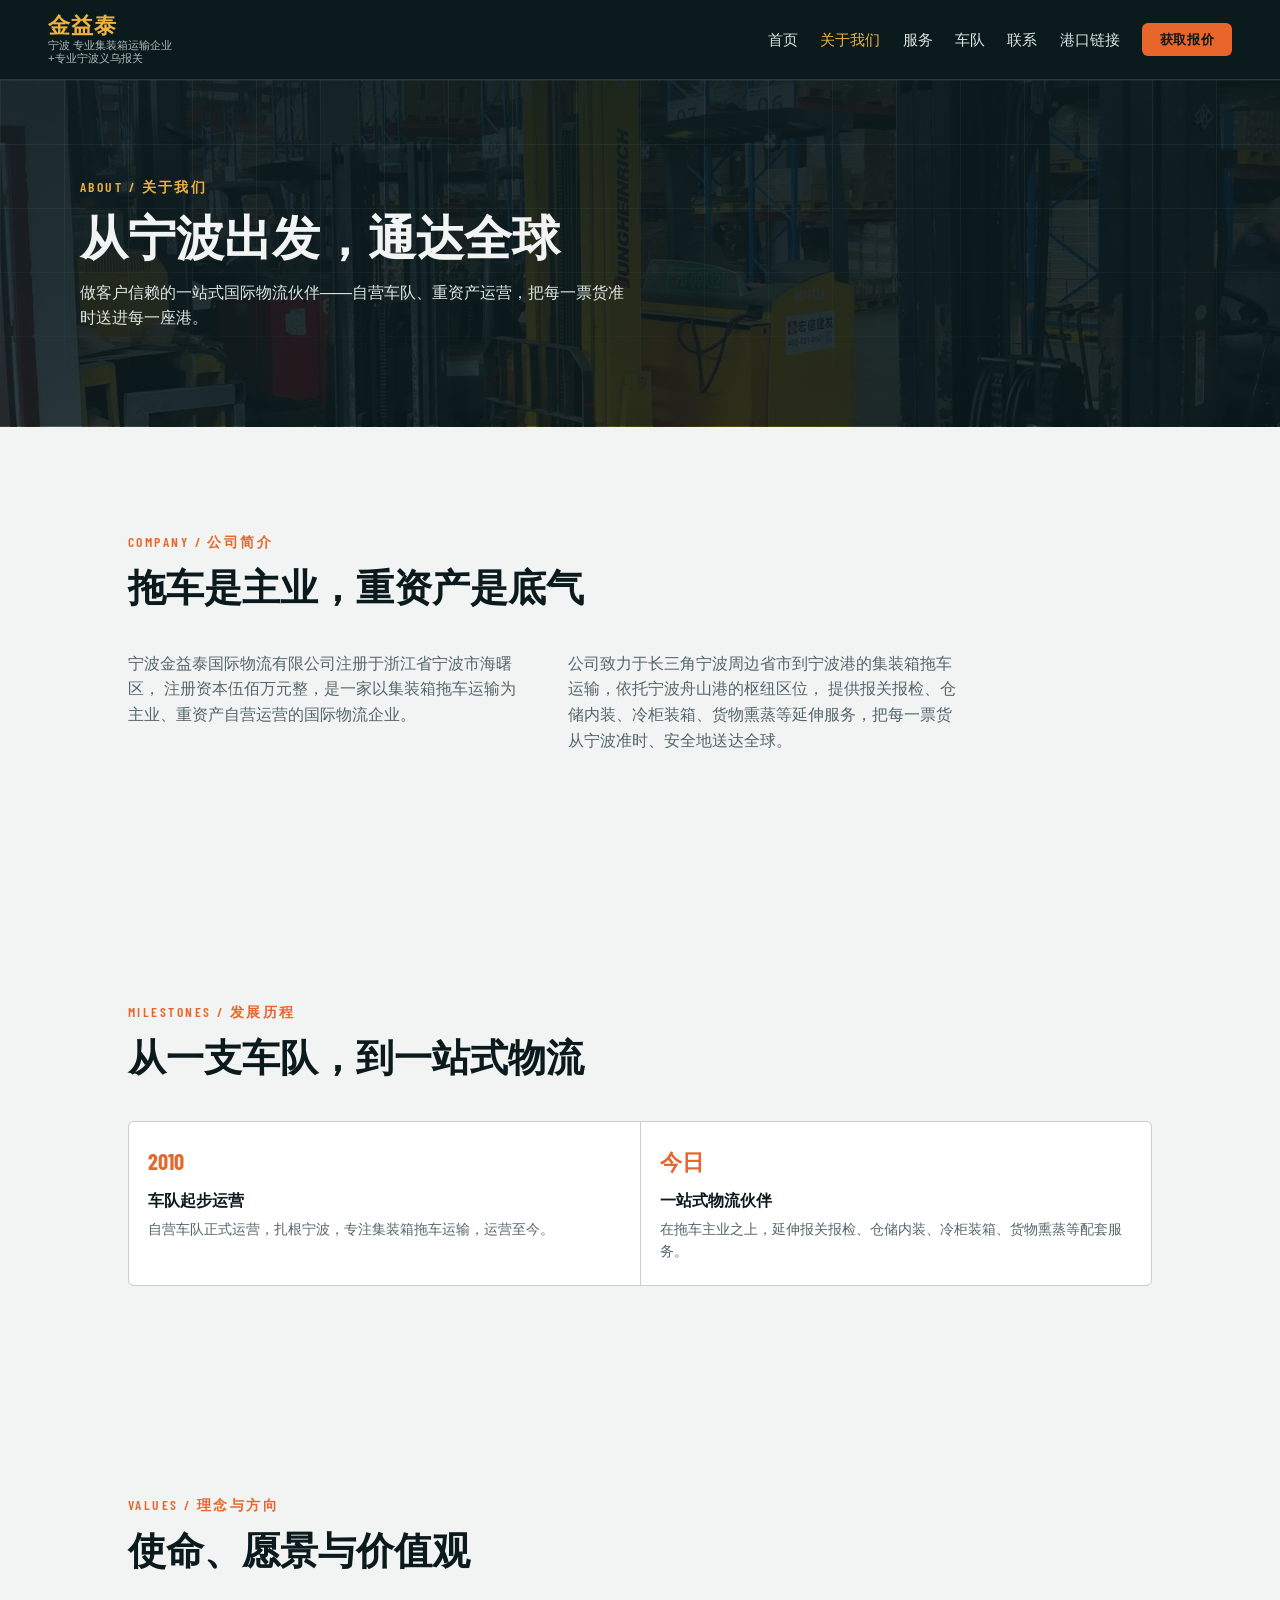
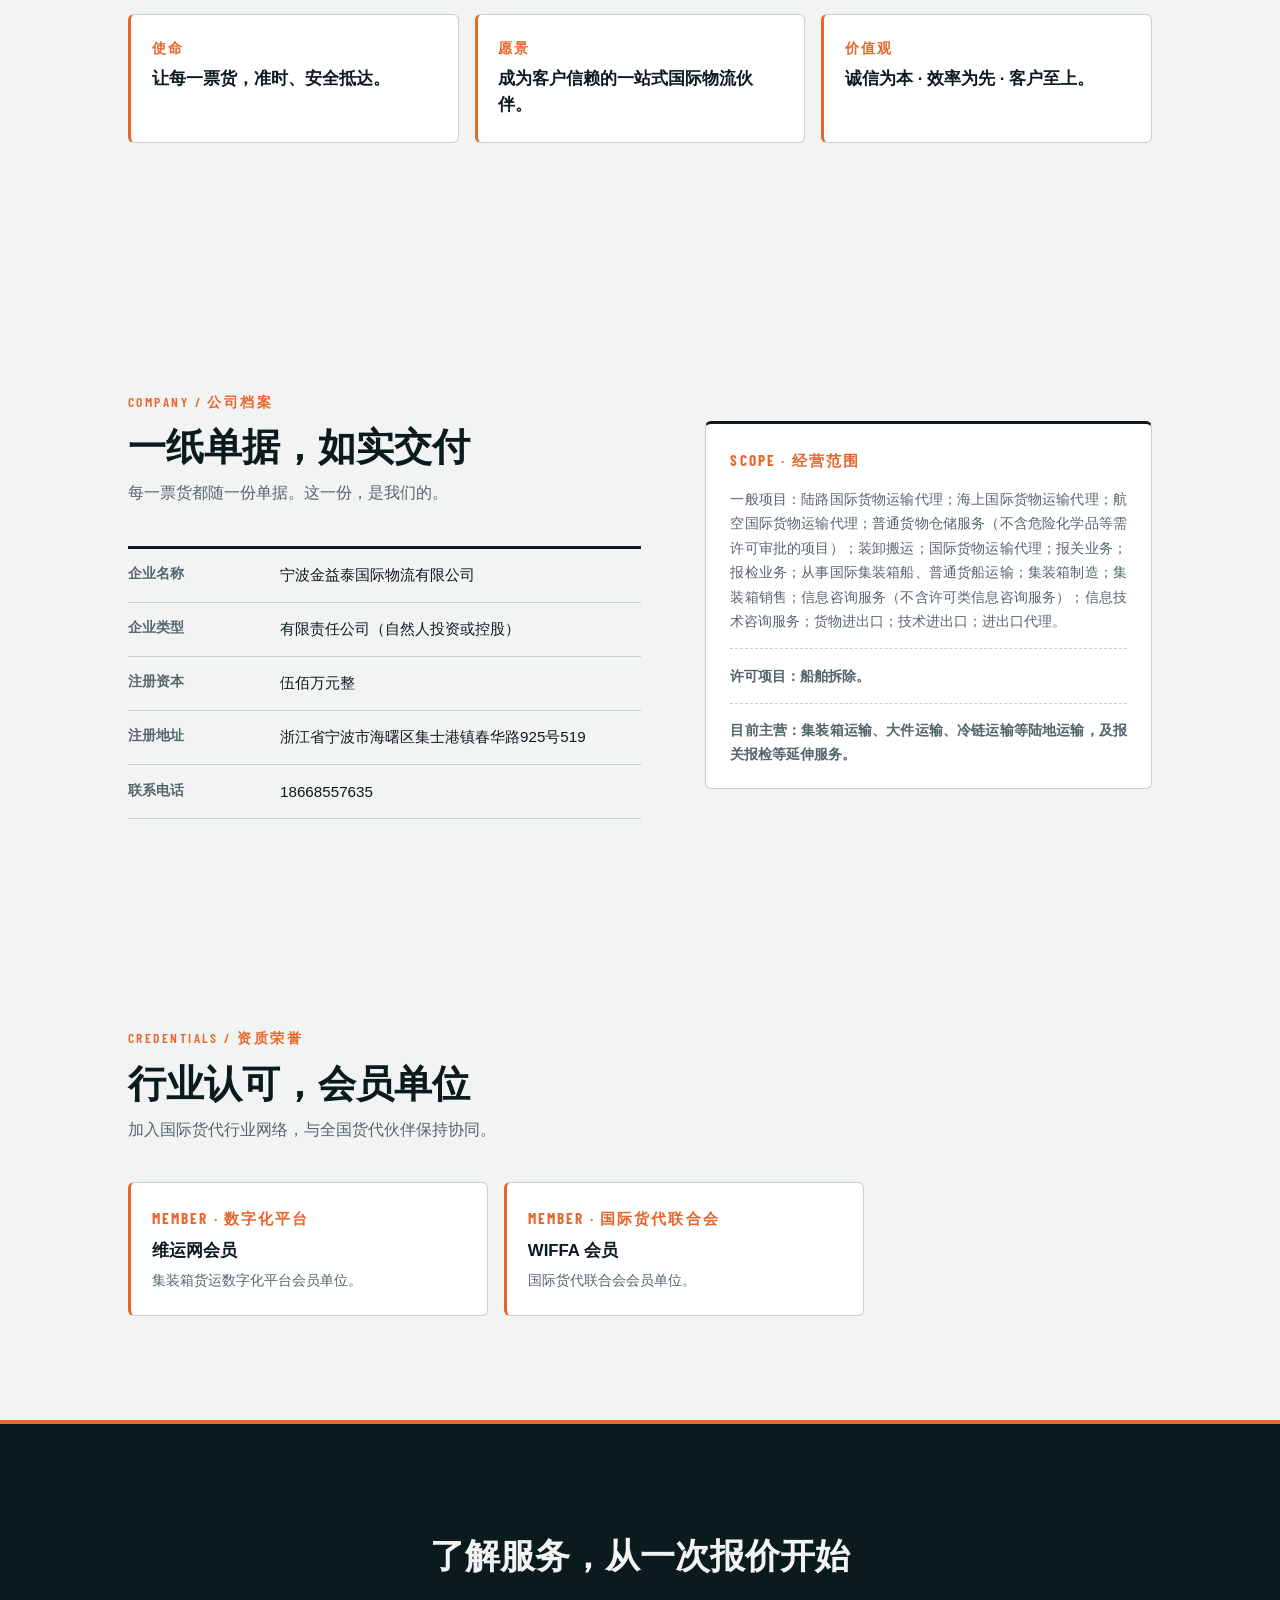
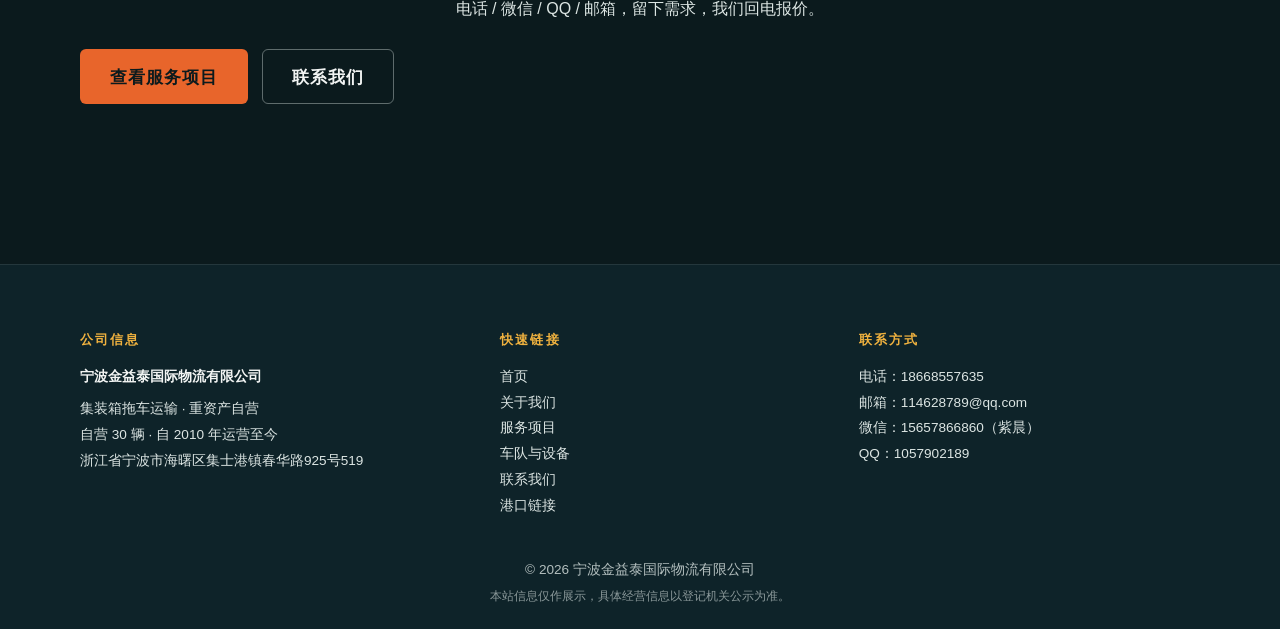
==== about/index.html @ 1043779e "URL 去掉 .html 后缀：内页改为目录式（/about/ /services/ /fleet/ /contact/ /links/），全站链接改根路径，JS 高亮适配，旧 .html 地址保留重" ====
<!DOCTYPE html>
<html lang="zh-CN">

<head>
    <meta charset="UTF-8">
    <meta name="viewport" content="width=device-width, initial-scale=1.0">
    <title>关于我们 | 宁波金益泰国际物流有限公司</title>
    <meta name="description" content="宁波金益泰国际物流有限公司：自营车队自2010年运营至今，专注集装箱拖车运输及延伸服务。">
    <link rel="preconnect" href="https://fonts.googleapis.com">
    <link rel="preconnect" href="https://fonts.gstatic.com" crossorigin>
    <link
        href="https://fonts.googleapis.com/css2?family=Barlow+Condensed:wght@600;700&family=Barlow:wght@600;700&display=swap"
        rel="stylesheet" media="print" onload="this.media='all'">
    <link href="/assets/style.css" rel="stylesheet">
</head>

<body>

    <header class="topbar" id="topbar">
        <a class="brand" href="/">
            <span class="brand-mark">金益泰</span>
            <span class="brand-sub">宁波 专业集装箱运输企业<br>+专业宁波义乌报关</span>
        </a>
        <nav class="nav" id="nav" aria-label="主导航">
            <a href="/" data-nav="index">首页</a>
            <a href="/about/" data-nav="about">关于我们</a>
            <a href="/services/" data-nav="services">服务</a>
            <a href="/fleet/" data-nav="fleet">车队</a>
            <a href="/contact/" data-nav="contact">联系</a>
            <a href="/links/" data-nav="links">港口链接</a>
            <button type="button" class="nav-cta" data-quote>获取报价</button>
        </nav>
        <button class="nav-toggle" id="nav-toggle" aria-controls="nav" aria-expanded="false" aria-label="打开菜单">
            <span></span>
            <span></span>
            <span></span>
        </button>
    </header>

    <main id="top">

        <!-- 内页 Hero -->
        <section class="page-hero page-hero--about">
            <div class="page-hero-inner">
                <p class="eyebrow">ABOUT / 关于我们</p>
                <h1>从宁波出发，通达全球</h1>
                <p class="page-hero-sub">
                    做客户信赖的一站式国际物流伙伴——自营车队、重资产运营，把每一票货准时送进每一座港。
                </p>
            </div>
        </section>

        <!-- 公司简介 -->
        <section class="about" id="intro">
            <header class="section-head" data-reveal>
                <p class="eyebrow">COMPANY / 公司简介</p>
                <h2 class="section-title">拖车是主业，重资产是底气</h2>
            </header>
            <div class="about-intro" data-reveal>
                <p>
                    宁波金益泰国际物流有限公司注册于浙江省宁波市海曙区，
                    注册资本伍佰万元整，是一家以集装箱拖车运输为主业、重资产自营运营的国际物流企业。
                </p>
                <p>
                    公司致力于长三角宁波周边省市到宁波港的集装箱拖车运输，依托宁波舟山港的枢纽区位，
                    提供报关报检、仓储内装、冷柜装箱、货物熏蒸等延伸服务，把每一票货从宁波准时、安全地送达全球。
                </p>
            </div>
        </section>

        <!-- 发展历程 -->
        <section class="about" id="history">
            <header class="section-head" data-reveal>
                <p class="eyebrow">MILESTONES / 发展历程</p>
                <h2 class="section-title">从一支车队，到一站式物流</h2>
            </header>
            <div class="timeline timeline--two" data-reveal>
                <div class="timeline-step">
                    <span class="timeline-year">2010</span>
                    <h3>车队起步运营</h3>
                    <p>自营车队正式运营，扎根宁波，专注集装箱拖车运输，运营至今。</p>
                </div>
                <div class="timeline-step">
                    <span class="timeline-year">今日</span>
                    <h3>一站式物流伙伴</h3>
                    <p>在拖车主业之上，延伸报关报检、仓储内装、冷柜装箱、货物熏蒸等配套服务。</p>
                </div>
            </div>
        </section>

        <!-- 愿景使命价值观 -->
        <section class="about" id="values">
            <header class="section-head" data-reveal>
                <p class="eyebrow">VALUES / 理念与方向</p>
                <h2 class="section-title">使命、愿景与价值观</h2>
            </header>
            <dl class="about-values" data-reveal>
                <div class="value-card">
                    <dt>使命</dt>
                    <dd>让每一票货，准时、安全抵达。</dd>
                </div>
                <div class="value-card">
                    <dt>愿景</dt>
                    <dd>成为客户信赖的一站式国际物流伙伴。</dd>
                </div>
                <div class="value-card">
                    <dt>价值观</dt>
                    <dd>诚信为本 · 效率为先 · 客户至上。</dd>
                </div>
            </dl>
        </section>

        <!-- 公司档案 -->
        <section class="profile" id="profile">
            <div class="profile-copy">
                <header class="section-head" data-reveal>
                    <p class="eyebrow">COMPANY / 公司档案</p>
                    <h2 class="section-title">一纸单据，如实交付</h2>
                    <p class="section-sub">每一票货都随一份单据。这一份，是我们的。</p>
                </header>

                <dl class="manifest">
                    <div class="manifest-row">
                        <dt>企业名称</dt>
                        <dd>宁波金益泰国际物流有限公司</dd>
                    </div>
                    <div class="manifest-row">
                        <dt>企业类型</dt>
                        <dd>有限责任公司（自然人投资或控股）</dd>
                    </div>
                    <div class="manifest-row">
                        <dt>注册资本</dt>
                        <dd>伍佰万元整</dd>
                    </div>
                    <div class="manifest-row">
                        <dt>注册地址</dt>
                        <dd>浙江省宁波市海曙区集士港镇春华路925号519</dd>
                    </div>
                    <div class="manifest-row">
                        <dt>联系电话</dt>
                        <dd>18668557635</dd>
                    </div>
                </dl>
            </div>

            <aside class="scope-card" data-reveal>
                <span class="card-code">SCOPE · 经营范围</span>
                <p>一般项目：陆路国际货物运输代理；海上国际货物运输代理；航空国际货物运输代理；普通货物仓储服务（不含危险化学品等需许可审批的项目）；装卸搬运；国际货物运输代理；报关业务；报检业务；从事国际集装箱船、普通货船运输；集装箱制造；集装箱销售；信息咨询服务（不含许可类信息咨询服务）；信息技术咨询服务；货物进出口；技术进出口；进出口代理。</p>
                <p class="scope-license">许可项目：船舶拆除。</p>
                <p class="scope-current">目前主营：集装箱运输、大件运输、冷链运输等陆地运输，及报关报检等延伸服务。</p>
            </aside>
        </section>

        <!-- 资质荣誉 -->
        <section class="about" id="credentials">
            <header class="section-head" data-reveal>
                <p class="eyebrow">CREDENTIALS / 资质荣誉</p>
                <h2 class="section-title">行业认可，会员单位</h2>
                <p class="section-sub">加入国际货代行业网络，与全国货代伙伴保持协同。</p>
            </header>

            <div class="credentials" data-reveal>
                <div class="credential-card">
                    <span class="card-code">MEMBER · 数字化平台</span>
                    <h3>维运网会员</h3>
                    <p>集装箱货运数字化平台会员单位。</p>
                </div>
                <div class="credential-card">
                    <span class="card-code">MEMBER · 国际货代联合会</span>
                    <h3>WIFFA 会员</h3>
                    <p>国际货代联合会会员单位。</p>
                </div>
            </div>
        </section>

        <!-- 联系 CTA -->
        <section class="cta-band">
            <div class="cta-band-inner">
                <h2>了解服务，从一次报价开始</h2>
                <p>电话 / 微信 / QQ / 邮箱，留下需求，我们回电报价。</p>
                <div class="hero-actions">
                    <a class="btn btn-signal" href="/services/">查看服务项目</a>
                    <a class="btn btn-ghost" href="/contact/">联系我们</a>
                </div>
            </div>
        </section>

    </main>

    <footer class="footer">
        <div class="footer-cols">
            <div>
                <h3>公司信息</h3>
                <p class="footer-brand">宁波金益泰国际物流有限公司</p>
                <p>集装箱拖车运输 · 重资产自营</p>
                <p>自营 30 辆 · 自 2010 年运营至今</p>
                <p>浙江省宁波市海曙区集士港镇春华路925号519</p>
            </div>
            <div>
                <h3>快速链接</h3>
                <a href="/">首页</a>
                <a href="/about/">关于我们</a>
                <a href="/services/">服务项目</a>
                <a href="/fleet/">车队与设备</a>
                <a href="/contact/">联系我们</a>
                <a href="/links/">港口链接</a>
            </div>
            <div>
                <h3>联系方式</h3>
                <p>电话：18668557635</p>
                <p>邮箱：114628789@qq.com</p>
                <p>微信：15657866860（紫晨）</p>
                <p>QQ：1057902189</p>
            </div>
        </div>
        <p class="footer-copy">© <span id="year">2026</span> 宁波金益泰国际物流有限公司</p>
        <p class="footer-note">本站信息仅作展示，具体经营信息以登记机关公示为准。</p>
    </footer>

    <!-- 移动端底部导航 -->
    <nav class="bottom-nav" aria-label="底部导航">
        <a href="/" data-nav="index">
            <svg viewBox="0 0 24 24" fill="none" stroke="currentColor" stroke-width="2" stroke-linecap="round" stroke-linejoin="round" aria-hidden="true"><path d="M3 11 12 3l9 8"/><path d="M5 10v11h14V10"/><path d="M9 21v-6h6v6"/></svg>
            <span>首页</span>
        </a>
        <a href="/about/" data-nav="about">
            <svg viewBox="0 0 24 24" fill="none" stroke="currentColor" stroke-width="2" stroke-linecap="round" stroke-linejoin="round" aria-hidden="true"><path d="M4 21V4l8-2v19"/><path d="M12 6h8v15"/><path d="M4 21h16"/><path d="M7 8h2M7 12h2M7 16h2M16 9h1M16 13h1"/></svg>
            <span>关于</span>
        </a>
        <a href="/services/" data-nav="services">
            <svg viewBox="0 0 24 24" fill="none" stroke="currentColor" stroke-width="2" stroke-linecap="round" stroke-linejoin="round" aria-hidden="true"><path d="M12 2 21 7v10l-9 5-9-5V7l9-5z"/><path d="M3.5 7 12 12l8.5-5"/><path d="M12 12v10"/></svg>
            <span>服务</span>
        </a>
        <a href="/fleet/" data-nav="fleet">
            <svg viewBox="0 0 24 24" fill="none" stroke="currentColor" stroke-width="2" stroke-linecap="round" stroke-linejoin="round" aria-hidden="true"><path d="M1 7h12v10H1z"/><path d="M13 10h5l4 4v3h-9z"/><circle cx="6" cy="17.5" r="2"/><circle cx="17.5" cy="17.5" r="2"/></svg>
            <span>车队</span>
        </a>
        <a href="/contact/" data-nav="contact">
            <svg viewBox="0 0 24 24" fill="none" stroke="currentColor" stroke-width="2" stroke-linecap="round" stroke-linejoin="round" aria-hidden="true"><path d="M22 16.9v3a2 2 0 0 1-2.2 2 19.8 19.8 0 0 1-8.6-3.1 19.5 19.5 0 0 1-6-6A19.8 19.8 0 0 1 2.1 4.2 2 2 0 0 1 4.1 2h3a2 2 0 0 1 2 1.7c.1 1 .4 2 .7 2.9a2 2 0 0 1-.5 2.1L8.1 9.9a16 16 0 0 0 6 6l1.2-1.2a2 2 0 0 1 2.1-.5c.9.3 1.9.6 2.9.7a2 2 0 0 1 1.7 2z"/></svg>
            <span>联系</span>
        </a>
        <a href="/links/" data-nav="links">
            <svg viewBox="0 0 24 24" fill="none" stroke="currentColor" stroke-width="2" stroke-linecap="round" stroke-linejoin="round" aria-hidden="true"><circle cx="12" cy="12" r="9"/><path d="M3 12h18"/><path d="M12 3a15 15 0 0 1 0 18 15 15 0 0 1 0-18z"/></svg>
            <span>港口</span>
        </a>
    </nav>

    <!-- 获取报价弹窗 -->
    <div class="modal" id="quote-modal" hidden>
        <div class="modal-backdrop" data-modal-close></div>
        <div class="modal-panel" role="dialog" aria-modal="true" aria-labelledby="quote-modal-title">
            <button type="button" class="modal-close" id="quote-modal-close" aria-label="关闭">&times;</button>
            <h2 class="modal-title" id="quote-modal-title">联系金益泰</h2>
            <p class="modal-sub">留下你的货，交给我们。</p>

            <ul class="modal-list">
                <li class="modal-item">
                    <span class="modal-label">电话</span>
                    <a class="modal-value" href="tel:18668557635">18668557635</a>
                </li>
                <li class="modal-item">
                    <span class="modal-label">微信</span>
                    <button type="button" class="modal-value modal-copy" data-wechat>
                        <span>15657866860（紫晨）</span>
                        <span class="modal-copy-tip" data-copy-tip>点击复制</span>
                    </button>
                </li>
                <li class="modal-item modal-item-qq">
                    <span class="modal-label">QQ</span>
                    <a class="modal-value" data-qq href="#">
                        1057902189<span class="modal-copy-tip" data-qq-tip>点击复制</span>
                    </a>
                </li>
                <li class="modal-item">
                    <span class="modal-label">邮箱</span>
                    <a class="modal-value" href="mailto:114628789@qq.com" data-email>
                        114628789@qq.com<span class="modal-copy-tip" data-email-tip>点击复制</span>
                    </a>
                </li>
            </ul>
        </div>
    </div>

    <script src="/assets/script.js"></script>
</body>

</html>
---- assets/style.css ----
/* ============================================================
   KINGMATE · 宁波金益泰国际物流 — 落地页样式
   海墨水 / 港雾白 / 集装箱橙 / 高可见黄
   ============================================================ */

:root {
    --ink: #0B1A1D;
    --deep: #143139;
    --deep-2: #0E2329;
    --paper: #F2F4F3;
    --paper-soft: #E7EBE9;
    --line: #C7D0CE;
    --steel: #55656A;
    --signal: #E8652B;
    --amber: #F0B23F;
    --mist: #DCE5E3;

    --font-cn: "Noto Sans SC", "PingFang SC", "Microsoft YaHei", "Hiragino Sans GB", sans-serif;
    --font-lat: "Barlow Condensed", "Arial Narrow", "Microsoft YaHei", sans-serif;
    --font-mono: ui-monospace, "Cascadia Code", "SF Mono", Consolas, "Courier New", monospace;

    --max: 1120px;
    --pad: clamp(1.25rem, 5vw, 3rem);
    --radius: 6px;
    --topbar-h: 90px;
}

* {
    margin: 0;
    padding: 0;
    box-sizing: border-box;
}

html {
    scroll-behavior: smooth;
    scroll-padding-top: 76px;
}

body {
    font-family: var(--font-cn);
    color: var(--ink);
    background: var(--paper);
    line-height: 1.6;
    -webkit-font-smoothing: antialiased;
}

a {
    color: inherit;
    text-decoration: none;
}

img {
    max-width: 100%;
    display: block;
}

.mono {
    font-family: var(--font-mono);
    letter-spacing: 0.02em;
}

.eyebrow {
    font-family: var(--font-lat);
    font-weight: 600;
    font-size: 0.85rem;
    letter-spacing: 0.18em;
    text-transform: uppercase;
    color: var(--signal);
    margin-bottom: 0.75rem;
}

/* ---------- 顶栏 ---------- */

.topbar {
    position: sticky;
    top: 0;
    z-index: 50;
    display: flex;
    align-items: center;
    justify-content: space-between;
    gap: 1rem;
    padding: 0.9rem var(--pad);
    background: var(--ink);
    color: var(--paper);
    border-bottom: 1px solid rgba(220, 229, 227, 0.15);
    transition: background 0.2s ease, box-shadow 0.2s ease;
}

.topbar.is-scrolled {
    background: rgba(11, 26, 29, 0.95);
    box-shadow: 0 4px 20px rgba(0, 0, 0, 0.35);
}

.brand {
    display: flex;
    flex-direction: column;
    line-height: 1.15;
}

.brand-mark {
    font-family: var(--font-cn);
    font-weight: 900;
    font-size: 1.35rem;
    letter-spacing: 0.04em;
    color: var(--amber);
}

.brand-sub {
    font-size: 0.7rem;
    color: var(--mist);
    opacity: 0.8;
}

.nav {
    display: flex;
    align-items: center;
    gap: 1.4rem;
}

.nav a {
    font-size: 0.95rem;
    color: var(--mist);
    transition: color 0.15s ease;
}

.nav a:hover {
    color: var(--amber);
}

.nav-cta {
    font-family: var(--font-lat);
    font-weight: 600;
    letter-spacing: 0.05em;
    color: var(--ink) !important;
    background: var(--signal);
    padding: 0.45rem 1.1rem;
    border: none;
    border-radius: var(--radius);
    cursor: pointer;
}

.nav-cta:hover {
    background: var(--amber);
    color: var(--ink) !important;
}

.nav-toggle {
    display: none;
}

/* ---------- Hero ---------- */

.hero {
    position: relative;
    min-height: calc(100vh - var(--topbar-h));
    min-height: calc(100svh - var(--topbar-h));
    display: flex;
    flex-direction: column;
    color: var(--paper);
    background-image:
        linear-gradient(rgba(11, 26, 29, 0.76), rgba(11, 26, 29, 0.58)),
        url("img/hero-fleet-bright.webp");
    background-size: cover;
    background-position: center;
    overflow: hidden;
}

.hero-grid {
    position: absolute;
    inset: 0;
    background-image:
        linear-gradient(rgba(220, 229, 227, 0.07) 1px, transparent 1px),
        linear-gradient(90deg, rgba(220, 229, 227, 0.07) 1px, transparent 1px);
    background-size: 64px 64px;
    pointer-events: none;
    -webkit-mask-image: linear-gradient(180deg, #000 30%, transparent 95%);
    mask-image: linear-gradient(180deg, #000 30%, transparent 95%);
}

.hero-inner {
    position: relative;
    flex: 1;
    display: flex;
    flex-direction: column;
    justify-content: center;
    max-width: var(--max);
    width: 100%;
    margin: 0 auto;
    padding: clamp(3rem, 8vw, 4.5rem) var(--pad);
}

.hero-title {
    font-family: var(--font-cn);
    font-weight: 900;
    font-size: clamp(2.1rem, 6.5vw, 4rem);
    line-height: 1.18;
    letter-spacing: 0.01em;
    margin-bottom: 1.25rem;
}

.hero-sub {
    max-width: 34em;
    font-size: clamp(1rem, 2vw, 1.1rem);
    color: var(--mist);
    margin-bottom: 2rem;
}

.hero-actions {
    display: flex;
    flex-wrap: wrap;
    gap: 0.9rem;
    margin-bottom: 3.5rem;
}

.btn {
    display: inline-block;
    font-family: var(--font-lat);
    font-weight: 700;
    font-size: 1.05rem;
    letter-spacing: 0.06em;
    padding: 0.8rem 1.8rem;
    border-radius: var(--radius);
    border: 1px solid transparent;
    background: transparent;
    cursor: pointer;
    transition: transform 0.12s ease, background 0.15s ease, color 0.15s ease;
}

.btn:hover {
    transform: translateY(-2px);
}

.btn-signal {
    background: var(--signal);
    color: var(--ink);
}

.btn-signal:hover {
    background: var(--amber);
}

.btn-ghost {
    border-color: rgba(220, 229, 227, 0.4);
    color: var(--paper);
}

.btn-ghost:hover {
    border-color: var(--amber);
    color: var(--amber);
}

.hero .btn-ghost {
    border-color: rgba(220, 229, 227, 0.55);
    color: var(--paper);
}

.hero .btn-ghost:hover {
    border-color: var(--amber);
    color: var(--amber);
}

.hero-stats {
    display: flex;
    flex-wrap: wrap;
    gap: clamp(1.5rem, 6vw, 4rem);
}

.stat dt {
    font-family: var(--font-lat);
    font-weight: 700;
    font-size: clamp(1.6rem, 4vw, 2.2rem);
    color: var(--signal);
    line-height: 1.1;
}

.stat-num {
    display: inline-block;
    min-width: 3ch;
    text-align: left;
    font-variant-numeric: tabular-nums;
}

.stat dd {
    font-size: 0.85rem;
    color: var(--mist);
}

/* 签名：集装箱编码钢印带（流动） */
.stencil {
    position: relative;
    overflow: hidden;
    padding: 0.7rem 0;
    background: var(--ink);
    border-top: 1px solid rgba(232, 101, 43, 0.4);
    white-space: nowrap;
    -webkit-mask-image: linear-gradient(90deg, transparent, #000 12%, #000 88%, transparent);
    mask-image: linear-gradient(90deg, transparent, #000 12%, #000 88%, transparent);
}

.stencil-track {
    display: flex;
    width: max-content;
    animation: stencil-marquee 42s linear infinite;
    will-change: transform;
}

.stencil:hover .stencil-track {
    animation-play-state: paused;
}

.stencil-group {
    display: flex;
    gap: 3rem;
    padding-right: 3rem;
}

.stencil span {
    font-family: var(--font-cn);
    font-weight: 700;
    font-size: 1.1rem;
    letter-spacing: 0.2em;
    color: rgba(220, 229, 227, 0.55);
    white-space: nowrap;
}

.stencil span:nth-child(odd) {
    color: rgba(240, 178, 63, 0.7);
}

@keyframes stencil-marquee {
    to {
        transform: translateX(-50%);
    }
}

/* Hero 入场序列 */
@keyframes rise {
    from {
        opacity: 0;
        transform: translateY(26px);
    }
    to {
        opacity: 1;
        transform: none;
    }
}

.hero-inner > .eyebrow {
    animation: rise 0.7s ease both;
}

.hero-inner > .hero-title {
    animation: rise 0.7s ease 0.12s both;
}

.hero-inner > .hero-sub {
    animation: rise 0.7s ease 0.24s both;
}

.hero-inner > .hero-actions {
    animation: rise 0.7s ease 0.36s both;
}

.hero-inner > .hero-stats {
    animation: rise 0.55s ease 0.4s both;
}

/* ---------- 通用章节 ---------- */

section {
    padding: clamp(3.5rem, 9vw, 6.5rem) var(--pad);
    max-width: var(--max);
    margin: 0 auto;
}

.section-head {
    margin-bottom: 2.5rem;
}

.section-title {
    font-weight: 900;
    font-size: clamp(1.6rem, 4.5vw, 2.4rem);
    line-height: 1.2;
    margin-bottom: 0.6rem;
}

.section-sub {
    color: var(--steel);
    max-width: 34em;
}

/* ---------- 关于我们 ---------- */

.about-intro {
    display: grid;
    grid-template-columns: 1fr 1fr;
    gap: clamp(1.5rem, 4vw, 3rem);
    max-width: 52em;
    margin-bottom: 2.5rem;
}

.about-intro p {
    color: var(--steel);
    font-size: 1rem;
}

.about-values {
    display: grid;
    grid-template-columns: repeat(3, 1fr);
    gap: 1rem;
    margin-bottom: 2.5rem;
}

.value-card {
    background: #fff;
    border: 1px solid var(--line);
    border-left: 3px solid var(--signal);
    border-radius: var(--radius);
    padding: 1.4rem 1.3rem;
}

.value-card dt {
    font-family: var(--font-lat);
    font-weight: 600;
    font-size: 0.85rem;
    letter-spacing: 0.14em;
    text-transform: uppercase;
    color: var(--signal);
    margin-bottom: 0.4rem;
}

.value-card dd {
    font-weight: 700;
    font-size: 1.05rem;
}

.about-advantages {
    list-style: none;
    margin: 0;
    padding: 0;
    display: grid;
    grid-template-columns: repeat(3, 1fr);
    gap: 1px;
    background: var(--line);
    border: 1px solid var(--line);
    border-radius: var(--radius);
    overflow: hidden;
}

.about-advantages li {
    background: var(--paper);
    padding: 1.3rem 1.2rem;
}

.about-advantages h3 {
    font-size: 1rem;
    font-weight: 700;
    margin-bottom: 0.35rem;
}

.about-advantages p {
    font-size: 0.85rem;
    color: var(--steel);
}

/* ---------- 服务优势 ---------- */

.advantages-grid {
    display: grid;
    grid-template-columns: repeat(2, 1fr);
    gap: 1rem;
}

.adv-card {
    background: #fff;
    border: 1px solid var(--line);
    border-radius: var(--radius);
    padding: 1.5rem 1.4rem;
}

.adv-card h3 {
    font-size: 1.08rem;
    font-weight: 700;
    margin-bottom: 0.9rem;
    padding-left: 0.8rem;
    border-left: 3px solid var(--signal);
}

.adv-card ul {
    list-style: none;
    margin: 0;
    padding: 0;
    display: grid;
    gap: 0.5rem;
}

.adv-card li {
    position: relative;
    padding-left: 1rem;
    font-size: 0.9rem;
    color: var(--steel);
    line-height: 1.55;
}

.adv-card li::before {
    content: "";
    position: absolute;
    left: 0;
    top: 0.55em;
    width: 6px;
    height: 6px;
    border-radius: 50%;
    background: var(--amber);
}

/* ---------- 服务网格 ---------- */

.service-grid {
    display: grid;
    grid-template-columns: repeat(4, 1fr);
    gap: 1px;
    background: var(--line);
    border: 1px solid var(--line);
    border-radius: var(--radius);
    overflow: hidden;
}

.card {
    background: var(--paper);
    padding: 1.6rem 1.5rem;
    display: flex;
    flex-direction: column;
    gap: 0.5rem;
    position: relative;
    transition: background 0.15s ease, transform 0.15s ease, box-shadow 0.15s ease;
}

.card::before {
    content: "";
    position: absolute;
    left: 0;
    top: 0;
    bottom: 0;
    width: 3px;
    background: var(--signal);
    transform: scaleY(0);
    transform-origin: top;
    transition: transform 0.25s ease;
}

.card:hover {
    background: #fff;
    transform: translateY(-3px);
    box-shadow: 0 12px 24px rgba(11, 26, 29, 0.08);
}

.card:hover::before {
    transform: scaleY(1);
}

.card:hover .card-code {
    color: var(--amber);
}

.card-code {
    font-family: var(--font-lat);
    font-weight: 700;
    font-size: 0.95rem;
    letter-spacing: 0.14em;
    color: var(--signal);
    transition: color 0.15s ease;
}

/* 主营业务卡：集装箱拖车 */
.card-featured {
    grid-column: 1 / -1;
    flex-direction: row;
    align-items: center;
    justify-content: space-between;
    gap: 2rem;
    flex-wrap: wrap;
    background: var(--ink);
    color: var(--paper);
    padding: 2rem 1.8rem;
}

.card-featured .card-code {
    color: var(--amber);
}

.card-featured h3 {
    font-size: 1.5rem;
    margin-bottom: 0.4rem;
}

.card-featured p {
    color: var(--mist);
    max-width: 40em;
}

.card-featured:hover {
    background: var(--deep);
}

.featured-stats {
    display: flex;
    gap: clamp(1.5rem, 4vw, 3rem);
}

.featured-stats div {
    display: flex;
    flex-direction: column;
    line-height: 1.1;
}

.featured-stats strong {
    font-family: var(--font-lat);
    font-weight: 700;
    font-size: clamp(1.8rem, 4vw, 2.4rem);
    color: var(--amber);
}

.featured-stats span {
    font-size: 0.82rem;
    color: var(--mist);
    opacity: 0.85;
}

.card h3 {
    font-size: 1.08rem;
    font-weight: 700;
}

.card p {
    font-size: 0.88rem;
    color: var(--steel);
}

.services-note {
    margin-top: 1.4rem;
    font-size: 0.8rem;
    color: var(--steel);
    text-align: center;
}

/* 报关网络详情块 */
.clearance {
    margin-top: 1.75rem;
    background: #fff;
    border: 1px solid var(--line);
    border-left: 3px solid var(--signal);
    border-radius: var(--radius);
    padding: 1.75rem 1.75rem 1.5rem;
}

.clearance-head .card-code {
    display: inline-block;
    margin-bottom: 0.5rem;
}

.clearance-head h3 {
    font-size: 1.2rem;
    font-weight: 700;
    margin-bottom: 0.4rem;
}

.clearance-head p {
    font-size: 0.9rem;
    color: var(--steel);
    max-width: 46em;
}

.clearance-list {
    list-style: none;
    margin: 1.25rem 0 0;
    padding: 0;
    display: grid;
    grid-template-columns: repeat(auto-fit, minmax(185px, 1fr));
    gap: 1px;
    background: var(--line);
    border: 1px solid var(--line);
    border-radius: var(--radius);
    overflow: hidden;
}

.clearance-list li {
    background: var(--paper);
    padding: 1rem 1.1rem;
    display: flex;
    flex-direction: column;
    gap: 0.35rem;
}

.clearance-list strong {
    font-size: 0.95rem;
    font-weight: 700;
}

.clearance-list span {
    font-size: 0.82rem;
    color: var(--steel);
    line-height: 1.5;
}

.clearance-promise {
    margin-top: 1.1rem;
    font-size: 0.9rem;
    color: var(--steel);
    padding-left: 0.8rem;
    border-left: 3px solid var(--amber);
}

/* ---------- 公司档案 ---------- */

.profile {
    display: grid;
    grid-template-columns: 1.15fr 1fr;
    gap: clamp(2rem, 5vw, 4rem);
    align-items: center;
}

.manifest {
    border-top: 3px solid var(--ink);
}

.manifest-row {
    display: grid;
    grid-template-columns: 8.5em 1fr;
    gap: 1rem;
    padding: 0.9rem 0;
    border-bottom: 1px solid var(--line);
}

.manifest-row dt {
    font-size: 0.85rem;
    font-weight: 600;
    color: var(--steel);
}

.manifest-row dd {
    font-size: 0.95rem;
}

/* 经营范围：公司档案右侧 */
.scope-card {
    background: #fff;
    border: 1px solid var(--line);
    border-top: 3px solid var(--ink);
    border-radius: var(--radius);
    padding: 1.5rem 1.5rem 1.3rem;
}

.scope-card .card-code {
    display: block;
    margin-bottom: 0.9rem;
}

.scope-card p {
    font-size: 0.9rem;
    color: var(--steel);
    line-height: 1.7;
    text-align: justify;
}

.scope-license {
    margin-top: 0.9rem;
    padding-top: 0.9rem;
    border-top: 1px dashed var(--line);
    color: var(--signal);
    font-weight: 600;
}

.scope-current {
    margin-top: 0.9rem;
    padding-top: 0.9rem;
    border-top: 1px dashed var(--line);
    color: var(--ink);
    font-weight: 700;
}

/* ---------- 联系 ---------- */

.contact {
    background: var(--ink);
    color: var(--paper);
    max-width: none;
    border-top: 4px solid var(--signal);
}

.contact-inner {
    max-width: var(--max);
    margin: 0 auto;
    text-align: center;
}

.contact .section-sub {
    color: var(--mist);
    margin: 0 auto 2rem;
}

.contact .hero-actions {
    justify-content: center;
    margin-bottom: 2rem;
}

.contact-list {
    display: grid;
    gap: 0.25rem;
    max-width: 34em;
    margin: 0 auto;
    text-align: left;
}

.contact-row {
    display: grid;
    grid-template-columns: 8.5em 1fr;
    gap: 1rem;
    padding: 0.7rem 0;
    border-bottom: 1px solid rgba(220, 229, 227, 0.15);
}

.contact-row dt {
    font-size: 0.85rem;
    font-weight: 600;
    color: var(--mist);
    opacity: 0.7;
}

.contact-row dd {
    font-size: 0.95rem;
}

.contact-row .mailto {
    color: var(--amber);
    border-bottom: 1px solid rgba(240, 178, 63, 0.4);
    transition: color 0.15s ease, border-color 0.15s ease;
}

.contact-row .mailto:hover {
    color: var(--signal);
    border-color: var(--signal);
}

.contact-row .wechat-row {
    border: none;
    background: none;
    padding: 0;
    font: inherit;
    color: inherit;
    cursor: pointer;
    display: inline-flex;
    align-items: center;
    gap: 0.5rem;
}

.contact-row .wechat-row:hover {
    color: var(--amber);
}

/* ---------- 页脚 ---------- */

.footer {
    background: var(--deep-2);
    color: var(--mist);
    padding: clamp(2.5rem, 6vw, 4rem) var(--pad) 1.5rem;
    font-size: 0.85rem;
    border-top: 1px solid rgba(220, 229, 227, 0.1);
}

.footer-cols {
    display: grid;
    grid-template-columns: 1.2fr 1fr 1.1fr;
    gap: clamp(1.5rem, 4vw, 3rem);
    max-width: var(--max);
    margin: 0 auto 2.5rem;
}

.footer-cols h3 {
    font-family: var(--font-lat);
    font-size: 0.8rem;
    font-weight: 600;
    letter-spacing: 0.16em;
    text-transform: uppercase;
    color: var(--amber);
    margin-bottom: 0.9rem;
}

.footer-cols p,
.footer-cols a {
    display: block;
    font-size: 0.85rem;
    color: var(--mist);
    line-height: 1.9;
}

.footer-cols a:hover {
    color: var(--amber);
}

.footer-brand {
    font-weight: 700;
    color: var(--paper) !important;
    margin-bottom: 0.4rem;
}

.footer-copy {
    max-width: var(--max);
    margin: 0 auto;
    text-align: center;
    color: var(--mist);
    opacity: 0.8;
}

.footer-copy + .footer-note {
    margin-top: 0.4rem;
}

.footer-note {
    max-width: var(--max);
    margin: 0 auto;
    font-size: 0.72rem;
    opacity: 0.6;
    text-align: center;
}

@media (max-width: 620px) {
    .footer-cols {
        grid-template-columns: 1fr;
    }
}

/* ---------- 响应式 ---------- */

@media (max-width: 860px) {
    .profile {
        grid-template-columns: 1fr;
    }

    .service-grid {
        grid-template-columns: repeat(2, 1fr);
    }

    .clearance-list {
        grid-template-columns: repeat(2, 1fr);
    }
}

@media (max-width: 620px) {
    /* 汉堡按钮 */
    .nav-toggle {
        display: inline-flex;
        flex-direction: column;
        justify-content: center;
        gap: 5px;
        width: 44px;
        height: 44px;
        padding: 0;
        background: none;
        border: none;
        cursor: pointer;
    }

    .nav-toggle span {
        display: block;
        width: 22px;
        height: 2px;
        margin: 0 auto;
        background: var(--mist);
        transition: transform 0.2s ease, opacity 0.2s ease;
    }

    .nav-toggle[aria-expanded="true"] span:nth-child(1) {
        transform: translateY(7px) rotate(45deg);
    }

    .nav-toggle[aria-expanded="true"] span:nth-child(2) {
        opacity: 0;
    }

    .nav-toggle[aria-expanded="true"] span:nth-child(3) {
        transform: translateY(-7px) rotate(-45deg);
    }

    /* 下拉导航面板 */
    .nav {
        position: absolute;
        top: 100%;
        left: 0;
        right: 0;
        display: none;
        flex-direction: column;
        align-items: stretch;
        gap: 0;
        padding: 0.25rem var(--pad) 0.9rem;
        background: var(--ink);
        border-bottom: 1px solid rgba(220, 229, 227, 0.15);
        box-shadow: 0 10px 24px rgba(0, 0, 0, 0.3);
    }

    .nav.open {
        display: flex;
    }

    .nav a {
        padding: 0.85rem 0;
        border-bottom: 1px solid rgba(220, 229, 227, 0.1);
    }

    .nav a:last-child {
        border-bottom: none;
    }

    .nav-cta {
        text-align: center;
        margin-top: 0.5rem;
        padding: 0.7rem;
    }

    .service-grid {
        grid-template-columns: 1fr;
    }

    .clearance-list {
        grid-template-columns: 1fr;
    }

    .card-featured {
        flex-direction: column;
        align-items: flex-start;
        padding: 1.5rem 1.3rem;
    }

    .about-intro {
        grid-template-columns: 1fr;
    }

    .about-values {
        grid-template-columns: 1fr;
    }

    .about-advantages {
        grid-template-columns: 1fr;
    }

    .advantages-grid {
        grid-template-columns: 1fr;
    }

    .manifest-row,
    .contact-row {
        grid-template-columns: 1fr;
        gap: 0.2rem;
    }

    .hero-stats {
        gap: 1.5rem;
    }
}

@media (max-width: 480px) {
    .hero-inner {
        padding-top: 3rem;
    }

    .hero-actions .btn,
    .contact .hero-actions .btn {
        flex: 1 1 100%;
        text-align: center;
    }

    .hero-stats {
        flex-direction: column;
        gap: 1.25rem;
    }

    .card {
        padding: 1.3rem 1.2rem;
    }

    .section-head {
        margin-bottom: 1.75rem;
    }
}

/* ---------- 获取报价弹窗 ---------- */

.modal {
    position: fixed;
    inset: 0;
    z-index: 100;
    display: grid;
    place-items: center;
    padding: 1rem;
}

.modal[hidden] {
    display: none;
}

.modal-backdrop {
    position: absolute;
    inset: 0;
    background: rgba(11, 26, 29, 0.65);
    -webkit-backdrop-filter: blur(2px);
    backdrop-filter: blur(2px);
}

.modal-panel {
    position: relative;
    width: 100%;
    max-width: 420px;
    background: var(--paper);
    color: var(--ink);
    border-radius: var(--radius);
    border-top: 4px solid var(--signal);
    padding: 1.75rem 1.5rem 1.5rem;
    box-shadow: 0 24px 60px rgba(0, 0, 0, 0.4);
}

.modal-close {
    position: absolute;
    top: 0.75rem;
    right: 0.75rem;
    width: 36px;
    height: 36px;
    border: none;
    background: none;
    color: var(--steel);
    font-size: 1.6rem;
    line-height: 1;
    cursor: pointer;
    border-radius: 50%;
    display: grid;
    place-items: center;
}

.modal-close:hover {
    color: var(--signal);
    background: var(--paper-soft);
}

.modal-title {
    font-size: 1.4rem;
    font-weight: 900;
    margin-bottom: 0.25rem;
}

.modal-sub {
    color: var(--steel);
    font-size: 0.9rem;
    margin-bottom: 1.25rem;
}

.modal-list {
    list-style: none;
    display: grid;
    gap: 0.6rem;
}

.modal-item {
    display: grid;
    grid-template-columns: 4em 1fr;
    align-items: center;
    gap: 0.75rem;
    padding: 0.8rem 0.9rem;
    border: 1px solid var(--line);
    border-radius: var(--radius);
}

.modal-label {
    font-size: 0.85rem;
    font-weight: 600;
    color: var(--steel);
}

.modal-value {
    font-size: 1.05rem;
    font-weight: 600;
    color: var(--ink);
    border: none;
    background: none;
    padding: 0;
    text-align: left;
    cursor: pointer;
    display: flex;
    align-items: center;
    justify-content: space-between;
    gap: 0.5rem;
}

a.modal-value:hover {
    color: var(--signal);
}

.modal-copy-tip {
    font-size: 0.75rem;
    font-weight: 400;
    color: var(--signal);
    white-space: nowrap;
}

body.no-scroll {
    overflow: hidden;
}

@media (max-width: 620px) {
    .modal-item-qq {
        display: none;
    }
}

/* ---------- 无障碍 ---------- */

:focus-visible {
    outline: 2px solid var(--signal);
    outline-offset: 2px;
}

@media (prefers-reduced-motion: reduce) {
    html {
        scroll-behavior: auto;
    }

    *,
    *::before,
    *::after {
        animation-duration: 0.01ms !important;
        transition-duration: 0.01ms !important;
    }

    .stencil-track {
        animation: none !important;
    }
}

/* ============================================================
   多页新增组件
   ============================================================ */

/* 导航当前页高亮 */
.nav a.is-active {
    color: var(--amber);
}

/* 内页顶部标题条 */
.page-hero {
    position: relative;
    background-image:
        linear-gradient(rgba(11, 26, 29, 0.92), rgba(11, 26, 29, 0.85)),
        url("img/bg-warehouse-1.webp");
    background-size: cover;
    background-position: center;
    color: var(--paper);
    padding: clamp(4rem, 10vw, 6rem) var(--pad);
    max-width: none;
    overflow: hidden;
}

/* 各页指定背景图 */
.page-hero--about {
    background-image:
        linear-gradient(rgba(11, 26, 29, 0.92), rgba(11, 26, 29, 0.85)),
        url("img/bg-warehouse-1.webp");
}

.page-hero--services {
    background-image:
        linear-gradient(rgba(11, 26, 29, 0.92), rgba(11, 26, 29, 0.85)),
        url("img/bg-warehouse-2.webp");
}

.page-hero--fleet {
    background-image:
        linear-gradient(rgba(11, 26, 29, 0.92), rgba(11, 26, 29, 0.85)),
        url("img/bg-warehouse-3.webp");
}

.page-hero--contact {
    background-image:
        linear-gradient(rgba(11, 26, 29, 0.92), rgba(11, 26, 29, 0.85)),
        url("img/bg-warehouse-1.webp");
}

.page-hero--links {
    background-image:
        linear-gradient(rgba(11, 26, 29, 0.92), rgba(11, 26, 29, 0.85)),
        url("img/bg-warehouse-3.webp");
}

/* 港口链接页 */
.port-grid {
    display: grid;
    grid-template-columns: repeat(3, 1fr);
    gap: 1rem;
}

.port-card {
    display: block;
    background: #fff;
    border: 1px solid var(--line);
    border-top: 3px solid var(--ink);
    border-radius: var(--radius);
    padding: 1.4rem 1.3rem;
    transition: transform 0.15s ease, box-shadow 0.15s ease, border-color 0.15s ease;
}

.port-card:hover {
    transform: translateY(-3px);
    box-shadow: 0 12px 24px rgba(11, 26, 29, 0.08);
    border-top-color: var(--signal);
}

.port-card .card-code {
    display: inline-block;
    margin-bottom: 0.5rem;
}

.port-card h3 {
    font-size: 1.05rem;
    font-weight: 700;
    margin-bottom: 0.4rem;
}

.port-card p {
    font-size: 0.85rem;
    color: var(--steel);
    line-height: 1.6;
}

.port-go {
    display: inline-block;
    margin-top: 0.8rem;
    font-family: var(--font-lat);
    font-weight: 600;
    font-size: 0.85rem;
    letter-spacing: 0.05em;
    color: var(--signal);
    transition: color 0.15s ease;
}

.port-card:hover .port-go {
    color: var(--amber);
}

.port-note {
    margin-top: 1.4rem;
    font-size: 0.9rem;
    color: var(--steel);
    padding-left: 0.8rem;
    border-left: 3px solid var(--amber);
}

.page-hero::before {
    content: "";
    position: absolute;
    inset: 0;
    background-image:
        linear-gradient(rgba(220, 229, 227, 0.06) 1px, transparent 1px),
        linear-gradient(90deg, rgba(220, 229, 227, 0.06) 1px, transparent 1px);
    background-size: 64px 64px;
    pointer-events: none;
    -webkit-mask-image: linear-gradient(180deg, #000 30%, transparent 95%);
    mask-image: linear-gradient(180deg, #000 30%, transparent 95%);
}

.page-hero-inner {
    position: relative;
    max-width: var(--max);
    margin: 0 auto;
}

.page-hero .eyebrow {
    color: var(--amber);
}

.page-hero h1 {
    font-weight: 900;
    font-size: clamp(1.9rem, 5vw, 3rem);
    line-height: 1.2;
    margin-bottom: 0.75rem;
}

.page-hero-sub {
    color: var(--mist);
    max-width: 34em;
}

/* 服务流程时间轴 */
.process {
    display: grid;
    grid-template-columns: repeat(6, 1fr);
    gap: 1px;
    background: var(--line);
    border: 1px solid var(--line);
    border-radius: var(--radius);
    overflow: hidden;
    counter-reset: step;
}

.process-step {
    background: #fff;
    padding: 1.4rem 1.1rem;
}

.process-step::before {
    counter-increment: step;
    content: "0" counter(step);
    font-family: var(--font-lat);
    font-weight: 700;
    font-size: 1.5rem;
    color: var(--amber);
    display: block;
    margin-bottom: 0.6rem;
}

.process-step h3 {
    font-size: 1rem;
    font-weight: 700;
    margin-bottom: 0.35rem;
}

.process-step p {
    font-size: 0.82rem;
    color: var(--steel);
    line-height: 1.55;
}

/* 覆盖网络 */
.network-grid {
    display: grid;
    grid-template-columns: repeat(4, 1fr);
    gap: 1rem;
}

.network-card {
    background: #fff;
    border: 1px solid var(--line);
    border-top: 3px solid var(--ink);
    border-radius: var(--radius);
    padding: 1.4rem 1.2rem;
}

.network-card .card-code {
    display: inline-block;
    margin-bottom: 0.5rem;
}

.network-card h3 {
    font-size: 1.05rem;
    font-weight: 700;
    margin-bottom: 0.4rem;
}

.network-card p {
    font-size: 0.85rem;
    color: var(--steel);
    line-height: 1.6;
}

/* 长三角服务区域地图 */
.region-heading {
    margin: 2.5rem 0 1rem;
    font-size: 1.1rem;
    font-weight: 700;
    padding-left: 0.8rem;
    border-left: 3px solid var(--signal);
}

.region-grid {
    display: grid;
    grid-template-columns: repeat(5, 1fr);
    gap: 1rem;
}

.region-item {
    background: #fff;
    border: 1px solid var(--line);
    border-radius: var(--radius);
    overflow: hidden;
}

.region-item img {
    width: 100%;
    display: block;
}

.region-item figcaption {
    padding: 0.55rem 0.6rem 0.65rem;
    text-align: center;
    font-weight: 700;
    font-size: 0.9rem;
    color: var(--ink);
    border-top: 1px solid var(--line);
}

/* 资质荣誉 */
.credentials {
    display: grid;
    grid-template-columns: repeat(2, 1fr);
    gap: 1rem;
    max-width: 46em;
}

.credential-card {
    background: #fff;
    border: 1px solid var(--line);
    border-left: 3px solid var(--signal);
    border-radius: var(--radius);
    padding: 1.4rem 1.3rem;
}

.credential-card .card-code {
    display: inline-block;
    margin-bottom: 0.5rem;
}

.credential-card h3 {
    font-size: 1.05rem;
    font-weight: 700;
    margin-bottom: 0.35rem;
}

.credential-card p {
    font-size: 0.85rem;
    color: var(--steel);
}

/* FAQ 手风琴 */
.faq {
    display: grid;
    gap: 0.75rem;
    max-width: 46em;
}

.faq-item {
    background: #fff;
    border: 1px solid var(--line);
    border-radius: var(--radius);
    overflow: hidden;
}

.faq-item.is-open {
    border-color: var(--signal);
}

.faq-q {
    width: 100%;
    display: flex;
    align-items: center;
    justify-content: space-between;
    gap: 1rem;
    padding: 1rem 1.2rem;
    background: none;
    border: none;
    font: inherit;
    font-weight: 700;
    text-align: left;
    cursor: pointer;
    color: var(--ink);
}

.faq-q::after {
    content: "+";
    font-family: var(--font-lat);
    font-size: 1.3rem;
    color: var(--signal);
    transition: transform 0.2s ease;
}

.faq-item.is-open .faq-q::after {
    transform: rotate(45deg);
}

.faq-a {
    max-height: 0;
    overflow: hidden;
    transition: max-height 0.25s ease;
}

.faq-a p {
    padding: 0 1.2rem 1.1rem;
    font-size: 0.9rem;
    color: var(--steel);
}

/* 车队页 */
.fleet-lead {
    display: grid;
    grid-template-columns: 1.3fr 1fr;
    gap: clamp(1.5rem, 4vw, 3rem);
    align-items: center;
}

.fleet-lead p {
    color: var(--steel);
}

.fleet-stats {
    display: grid;
    grid-template-columns: repeat(2, 1fr);
    gap: 1px;
    background: var(--line);
    border: 1px solid var(--line);
    border-radius: var(--radius);
    overflow: hidden;
}

.fleet-stats div {
    background: #fff;
    padding: 1.3rem 1.1rem;
    text-align: center;
}

.fleet-stats strong {
    font-family: var(--font-lat);
    font-weight: 700;
    font-size: clamp(1.6rem, 4vw, 2.2rem);
    color: var(--signal);
    display: block;
    line-height: 1.1;
}

.fleet-stats span {
    font-size: 0.82rem;
    color: var(--steel);
}

.fleet-grid {
    display: grid;
    grid-template-columns: repeat(3, 1fr);
    gap: 1rem;
}

.fleet-card {
    background: #fff;
    border: 1px solid var(--line);
    border-left: 3px solid var(--signal);
    border-radius: var(--radius);
    padding: 1.4rem 1.3rem;
}

.fleet-card h3 {
    font-size: 1.05rem;
    font-weight: 700;
    margin-bottom: 0.45rem;
}

.fleet-card p {
    font-size: 0.85rem;
    color: var(--steel);
    line-height: 1.6;
}

/* 照片墙 */
.gallery-grid {
    column-count: 3;
    column-gap: 1rem;
}

.gallery-item {
    break-inside: avoid;
    margin-bottom: 1rem;
    border-radius: var(--radius);
    overflow: hidden;
    border: 1px solid var(--line);
    background: #fff;
}

.gallery-item img {
    width: 100%;
    display: block;
}

.gallery-item figcaption {
    padding: 0.6rem 0.9rem 0.8rem;
    font-size: 0.82rem;
    color: var(--steel);
}

/* 地址/地图 */
.address-block {
    display: grid;
    grid-template-columns: 1.1fr 1fr;
    gap: clamp(1.5rem, 4vw, 3rem);
    align-items: start;
    background: #fff;
    border: 1px solid var(--line);
    border-radius: var(--radius);
    padding: 1.75rem;
}

.address-block .manifest {
    border-top: 3px solid var(--ink);
}

.map-actions {
    display: flex;
    flex-wrap: wrap;
    gap: 0.75rem;
    margin-top: 1.25rem;
}

.map-actions .btn {
    font-size: 0.9rem;
    padding: 0.6rem 1.3rem;
}

/* 首页预览区 */
.preview-grid {
    display: grid;
    grid-template-columns: repeat(3, 1fr);
    gap: 1px;
    background: var(--line);
    border: 1px solid var(--line);
    border-radius: var(--radius);
    overflow: hidden;
}

.preview-card {
    background: #fff;
    border: 1px solid var(--line);
    border-radius: var(--radius);
    padding: 1.5rem 1.3rem;
}

.preview-card h3 {
    font-size: 1.05rem;
    font-weight: 700;
    margin-bottom: 0.4rem;
}

.preview-card p {
    font-size: 0.88rem;
    color: var(--steel);
}

.preview-more {
    display: inline-block;
    margin-top: 0.9rem;
    font-family: var(--font-lat);
    font-weight: 600;
    letter-spacing: 0.05em;
    color: var(--signal);
}

.preview-more:hover {
    color: var(--amber);
}

/* CTA 横幅 */
.cta-band {
    background: var(--ink);
    color: var(--paper);
    max-width: none;
    border-top: 4px solid var(--signal);
}

.cta-band-inner {
    max-width: var(--max);
    margin: 0 auto;
    text-align: center;
}

.cta-band h2 {
    font-weight: 900;
    font-size: clamp(1.5rem, 4vw, 2.2rem);
    margin-bottom: 0.75rem;
}

.cta-band p {
    color: var(--mist);
    margin-bottom: 1.75rem;
}

/* 发展历程时间轴 */
.timeline {
    display: grid;
    grid-template-columns: repeat(3, 1fr);
    gap: 1px;
    background: var(--line);
    border: 1px solid var(--line);
    border-radius: var(--radius);
    overflow: hidden;
}

.timeline--two {
    grid-template-columns: repeat(2, 1fr);
}

.timeline-step {
    background: #fff;
    padding: 1.4rem 1.2rem;
}

.timeline-year {
    font-family: var(--font-lat);
    font-weight: 700;
    font-size: 1.4rem;
    color: var(--signal);
    display: block;
    margin-bottom: 0.5rem;
}

.timeline-step h3 {
    font-size: 1rem;
    font-weight: 700;
    margin-bottom: 0.35rem;
}

.timeline-step p {
    font-size: 0.85rem;
    color: var(--steel);
    line-height: 1.6;
}

/* 多页新增组件响应式 */
@media (max-width: 860px) {
    .process {
        grid-template-columns: repeat(3, 1fr);
    }

    .network-grid {
        grid-template-columns: repeat(2, 1fr);
    }

    .region-grid {
        grid-template-columns: repeat(3, 1fr);
    }

    .fleet-lead {
        grid-template-columns: 1fr;
    }

    .fleet-grid {
        grid-template-columns: repeat(2, 1fr);
    }

    .gallery-grid {
        column-count: 2;
    }

    .address-block {
        grid-template-columns: 1fr;
    }

    .preview-grid {
        grid-template-columns: repeat(2, 1fr);
    }

    .port-grid {
        grid-template-columns: repeat(2, 1fr);
    }
}

@media (max-width: 620px) {
    .process {
        grid-template-columns: 1fr;
    }

    .network-grid {
        grid-template-columns: 1fr;
    }

    .region-grid {
        grid-template-columns: repeat(2, 1fr);
    }

    .credentials {
        grid-template-columns: 1fr;
    }

    .fleet-grid {
        grid-template-columns: 1fr;
    }

    .gallery-grid {
        column-count: 1;
    }

    .preview-grid {
        grid-template-columns: 1fr;
    }

    .port-grid {
        grid-template-columns: 1fr;
    }

    .timeline {
        grid-template-columns: 1fr;
    }
}

/* ---------- 移动端底部导航 ---------- */

.bottom-nav {
    display: none;
}

@media (max-width: 620px) {
    .bottom-nav {
        position: fixed;
        bottom: 0;
        left: 0;
        right: 0;
        z-index: 45;
        display: grid;
        grid-template-columns: repeat(6, 1fr);
        background: rgba(11, 26, 29, 0.96);
        -webkit-backdrop-filter: blur(10px);
        backdrop-filter: blur(10px);
        border-top: 1px solid rgba(232, 101, 43, 0.35);
        box-shadow: 0 -6px 20px rgba(0, 0, 0, 0.28);
        padding-bottom: env(safe-area-inset-bottom, 0);
    }

    .bottom-nav a {
        display: flex;
        flex-direction: column;
        align-items: center;
        justify-content: center;
        gap: 3px;
        padding: 9px 0 7px;
        font-size: 0.7rem;
        line-height: 1.2;
        color: var(--mist);
        -webkit-tap-highlight-color: transparent;
        transition: color 0.15s ease;
    }

    .bottom-nav svg {
        width: 22px;
        height: 22px;
    }

    .bottom-nav a:active {
        color: var(--amber);
    }

    .bottom-nav a.is-active {
        color: var(--amber);
    }

    /* 页脚留白，避免内容被底部导航遮挡 */
    .footer {
        padding-bottom: calc(1.5rem + 64px);
    }
}
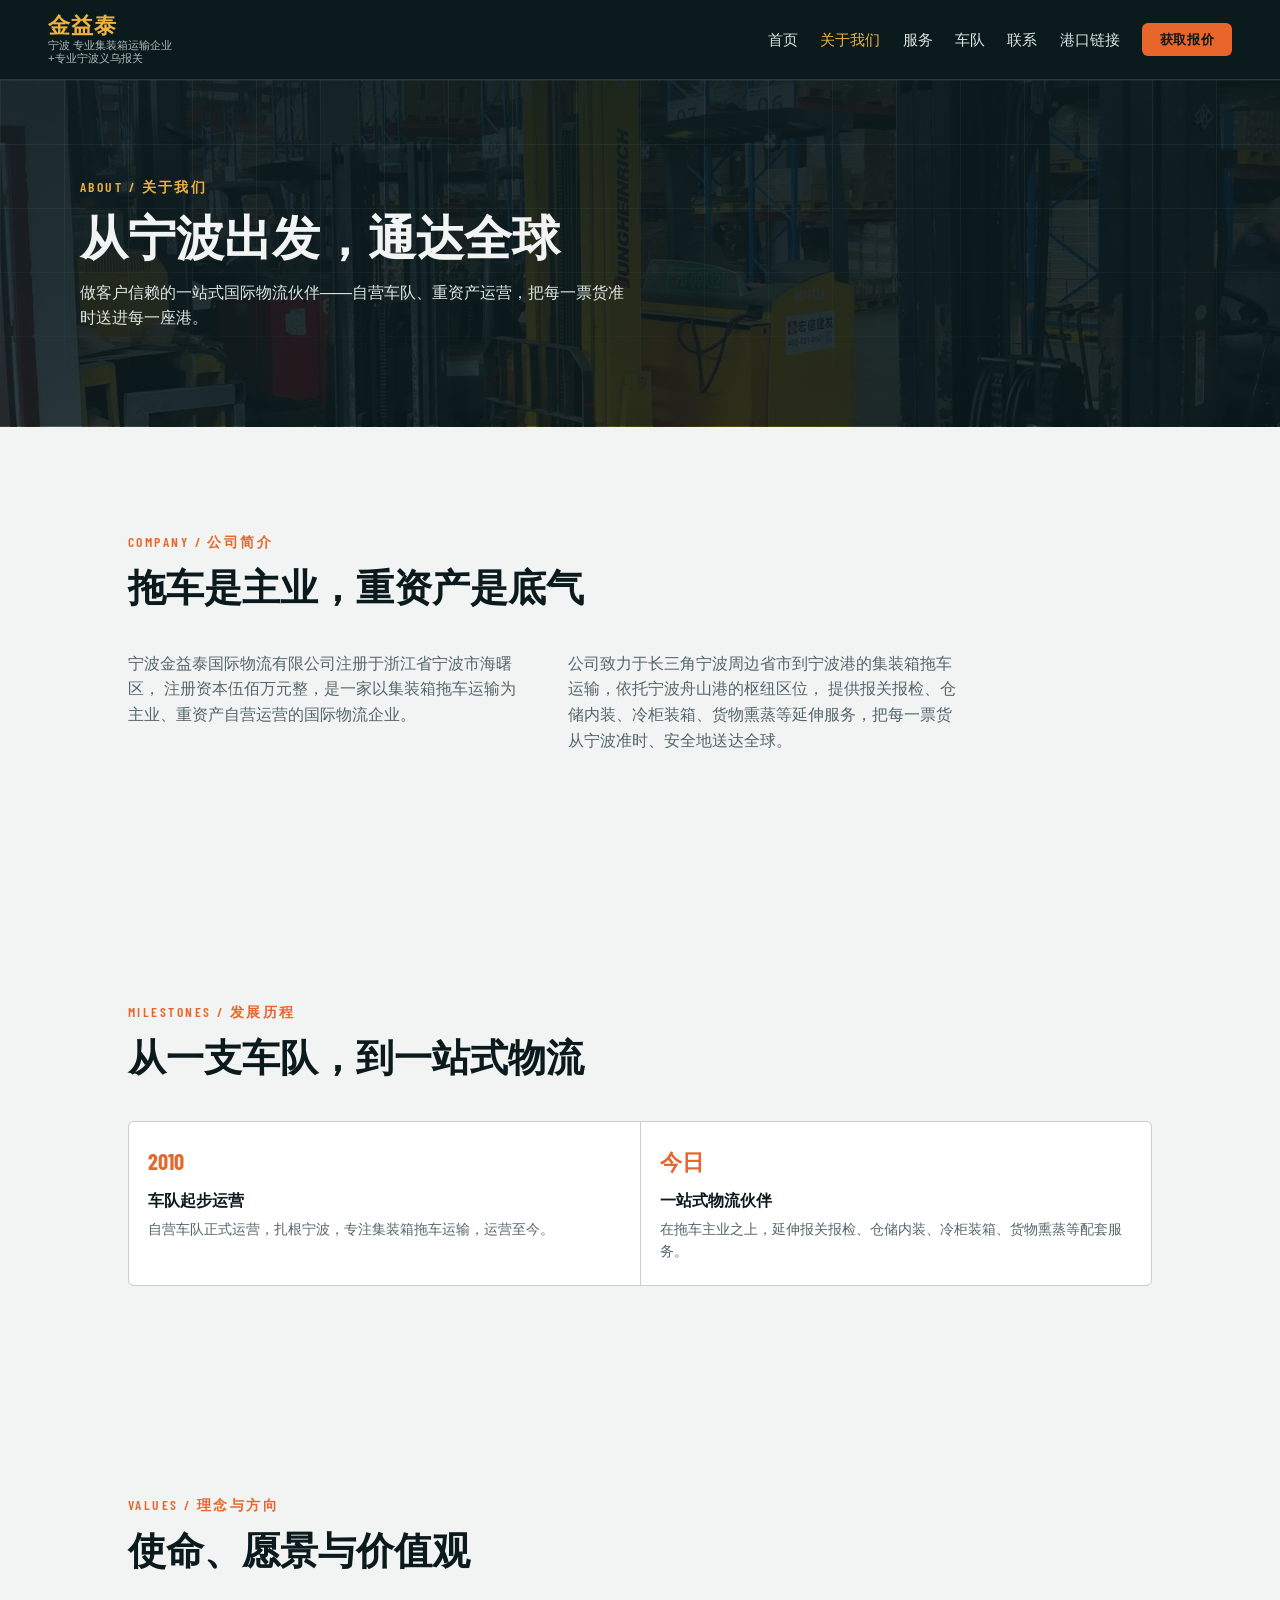
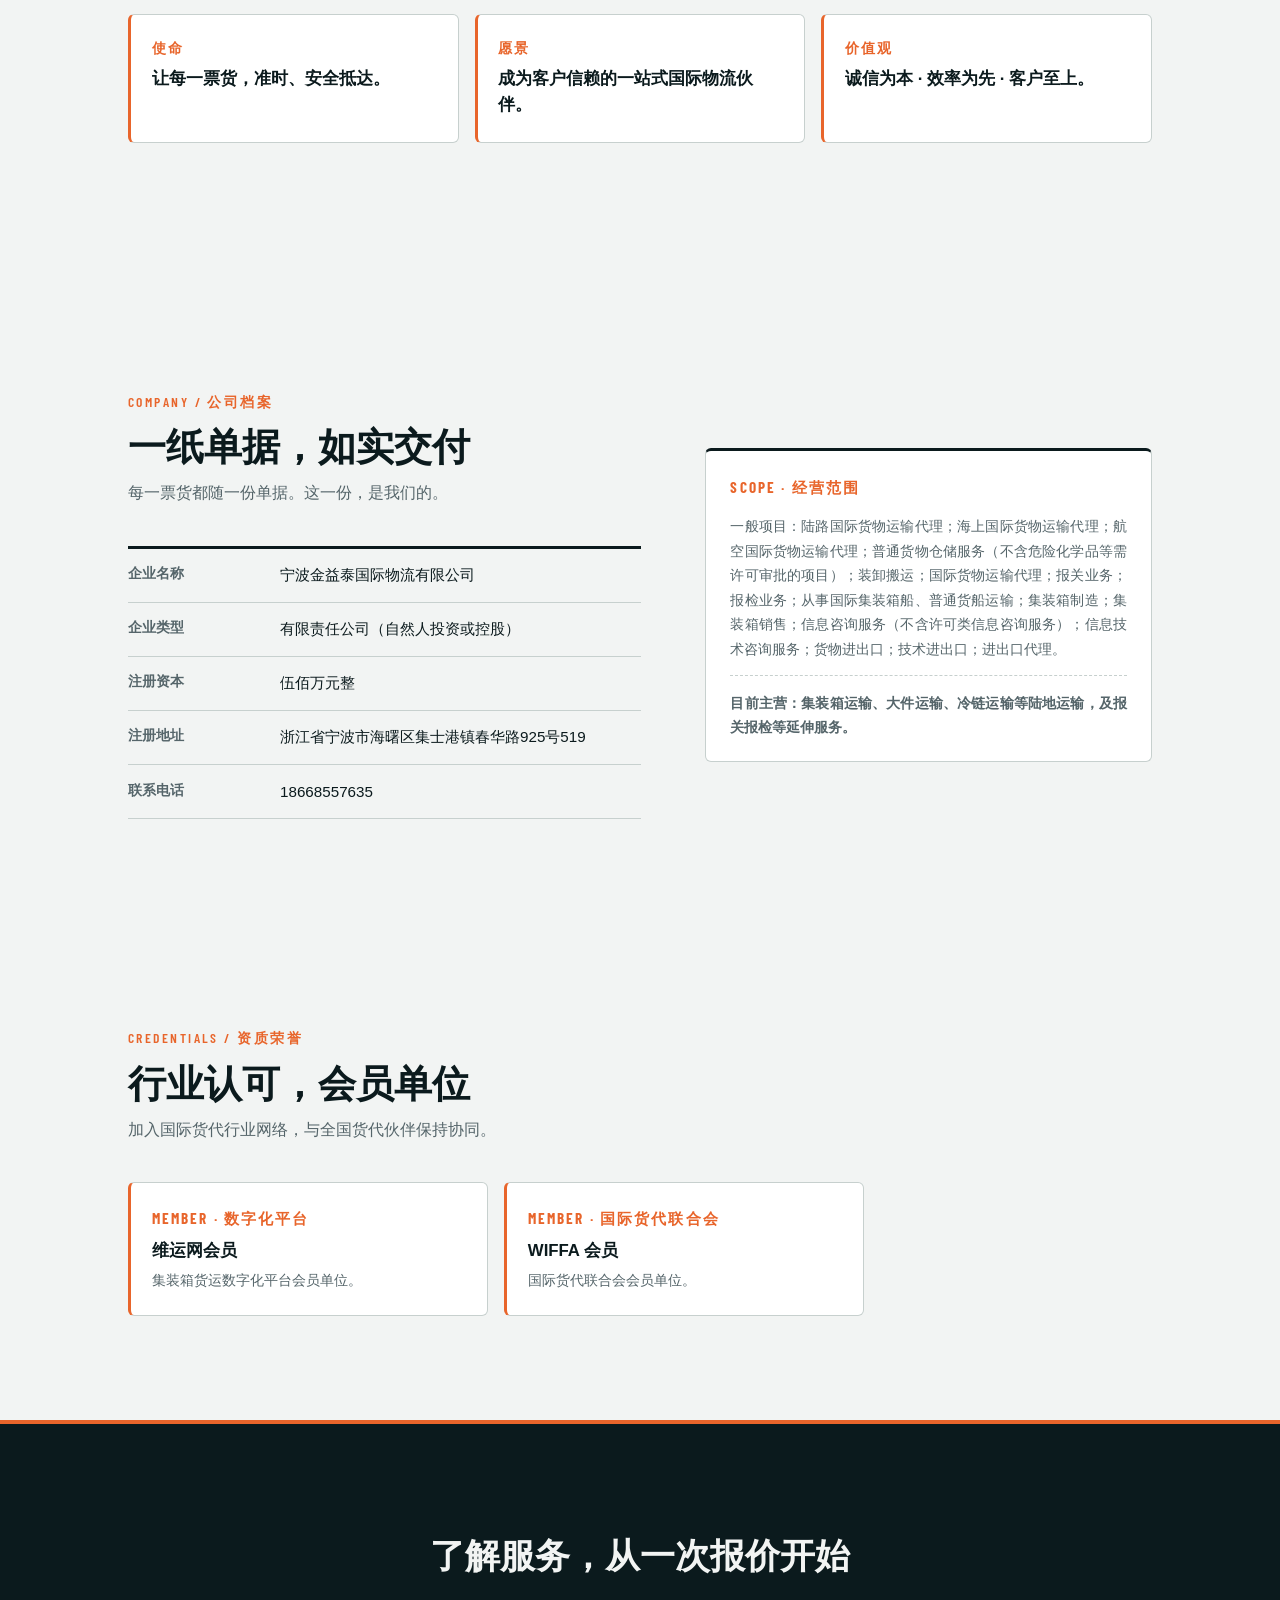
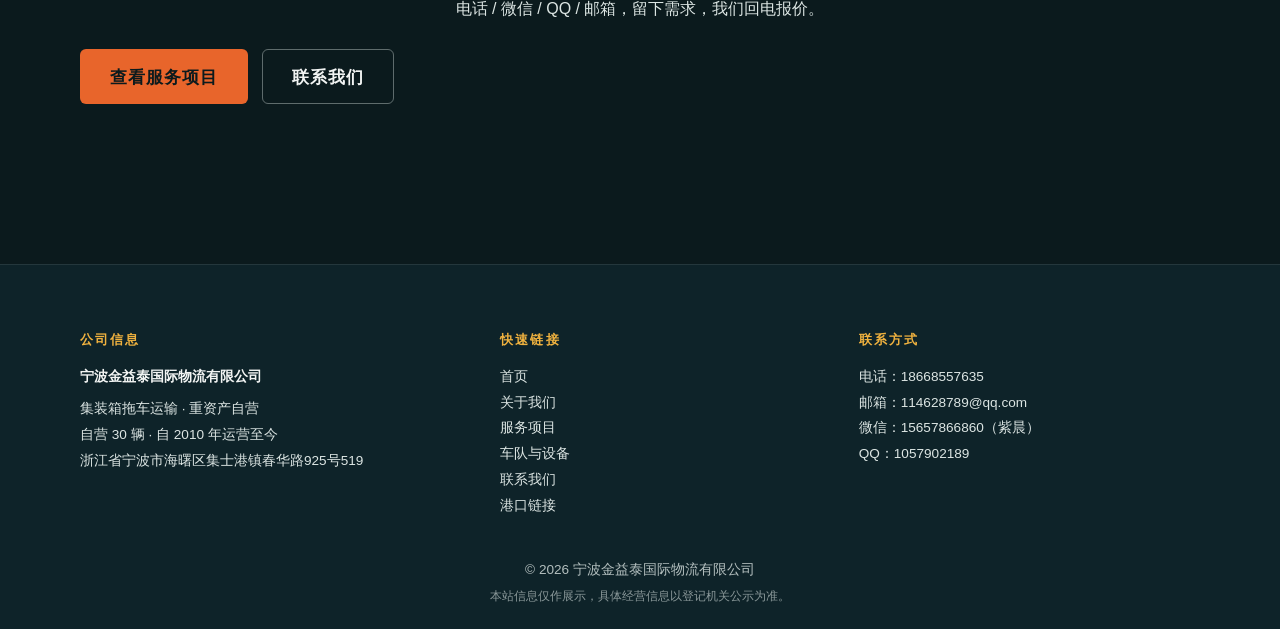
==== commit 6fbfefd9: "删除许可项目：船舶拆除（services 页 services-note + about 页经营范围 scope-license）" ====
--- a/about/index.html
+++ b/about/index.html
@@ -146,7 +146,6 @@
             <aside class="scope-card" data-reveal>
                 <span class="card-code">SCOPE · 经营范围</span>
                 <p>一般项目：陆路国际货物运输代理；海上国际货物运输代理；航空国际货物运输代理；普通货物仓储服务（不含危险化学品等需许可审批的项目）；装卸搬运；国际货物运输代理；报关业务；报检业务；从事国际集装箱船、普通货船运输；集装箱制造；集装箱销售；信息咨询服务（不含许可类信息咨询服务）；信息技术咨询服务；货物进出口；技术进出口；进出口代理。</p>
-                <p class="scope-license">许可项目：船舶拆除。</p>
                 <p class="scope-current">目前主营：集装箱运输、大件运输、冷链运输等陆地运输，及报关报检等延伸服务。</p>
             </aside>
         </section>
